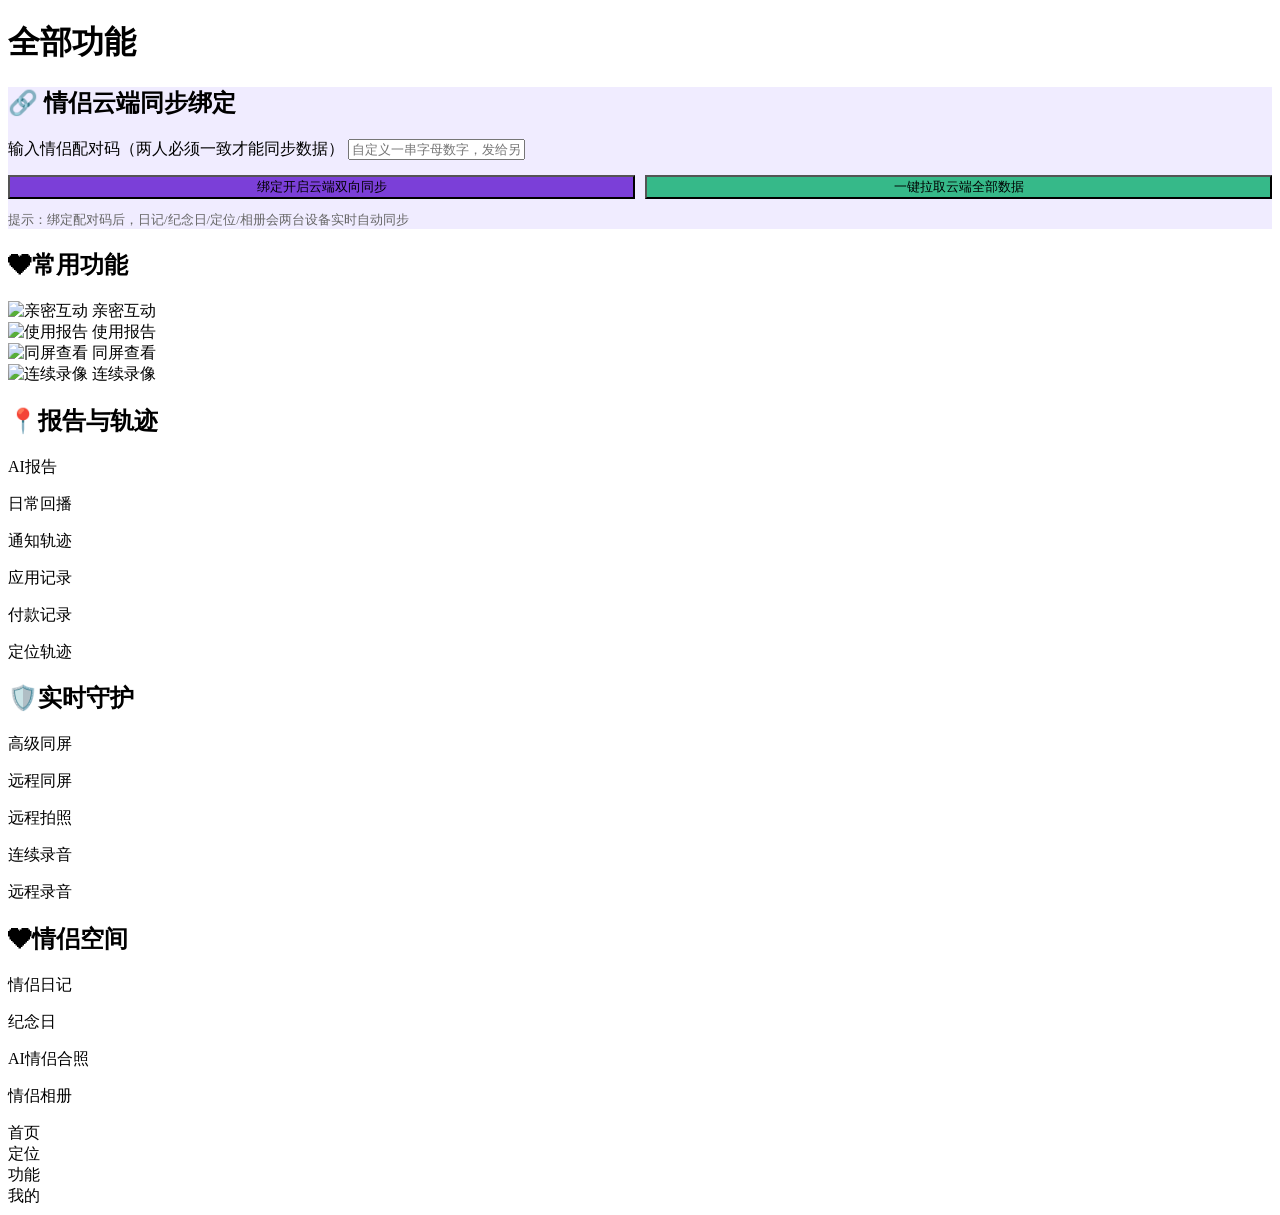
==== index.html @ 2b02cc90 "Add initial HTML structure for the application" ====
<!DOCTYPE html>
<html lang="zh-CN">
<head>
    <meta charset="UTF-8">
    <meta name="viewport" content="width=device-width, initial-scale=1.0">
    <title>情侣双向守护 | 异地陪伴工具</title>
    <link rel="stylesheet" href="./css/style.css">
</head>
<body>
<div class="page-wrap">
    <h1 class="page-title">全部功能</h1>
    <div class="heart-decor"></div>

    <!-- 情侣云端同步绑定模块 -->
    <div class="func-block" style="background:#f0ecff;margin-bottom:20px;">
        <h2 class="block-title purple-title">🔗 情侣云端同步绑定</h2>
        <div class="form-row" style="margin-bottom:15px;">
            <label>输入情侣配对码（两人必须一致才能同步数据）</label>
            <input type="text" id="pairCodeInput" placeholder="自定义一串字母数字，发给另一半填写相同码">
        </div>
        <div style="display:grid;grid-template-columns:1fr 1fr;gap:10px;">
            <button class="submit-btn" id="bindPairBtn" style="background:#7b3fd8;">绑定开启云端双向同步</button>
            <button class="submit-btn" id="syncAllBtn" style="background:#36b989;">一键拉取云端全部数据</button>
        </div>
        <p style="margin-top:12px;font-size:13px;color:#666;">提示：绑定配对码后，日记/纪念日/定位/相册会两台设备实时自动同步</p>
    </div>

    <!-- 常用功能模块 -->
    <section class="func-block">
        <h2 class="block-title">
            <span class="heart-icon">❤</span>常用功能
        </h2>
        <div class="grid-2">
            <div class="func-card pink-card">
                <img src="./img/chat.png" alt="亲密互动">
                <span>亲密互动</span>
            </div>
            <div class="func-card yellow-card">
                <img src="./img/report.png" alt="使用报告">
                <span>使用报告</span>
            </div>
            <div class="func-card purple-card">
                <img src="./img/screen.png" alt="同屏查看">
                <span>同屏查看</span>
            </div>
            <div class="func-card coral-card">
                <img src="./img/camera.png" alt="连续录像">
                <span>连续录像</span>
            </div>
        </div>
    </section>

    <!-- 报告与轨迹 -->
    <section class="func-block">
        <h2 class="block-title blue-title">
            <span class="loc-icon">📍</span>报告与轨迹
        </h2>
        <div class="grid-4">
            <div class="mini-card">
                <div class="icon-box purple-bg"></div>
                <p>AI报告</p>
            </div>
            <div class="mini-card">
                <div class="icon-box green-bg"></div>
                <p>日常回播</p>
            </div>
            <div class="mini-card">
                <div class="icon-box gold-bg"></div>
                <p>通知轨迹</p>
            </div>
            <div class="mini-card">
                <div class="icon-box sky-bg"></div>
                <p>应用记录</p>
            </div>
            <div class="mini-card full-width">
                <div class="icon-box red-bg"></div>
                <p>付款记录</p>
            </div>
            <!-- 新增定位轨迹跳转卡片 -->
            <div class="mini-card jump-link" data-href="location.html">
                <div class="icon-box sky-bg"></div>
                <p>定位轨迹</p>
            </div>
        </div>
    </section>

    <!-- 实时守护 -->
    <section class="func-block">
        <h2 class="block-title green-title">
            <span class="shield-icon">🛡️</span>实时守护
        </h2>
        <div class="grid-4">
            <div class="mini-card">
                <div class="icon-box blue2-bg"></div>
                <p>高级同屏</p>
            </div>
            <!-- 新增远程同屏WebRTC跳转卡片 -->
            <div class="mini-card jump-link" data-href="webrtc.html">
                <div class="icon-box blue2-bg"></div>
                <p>远程同屏</p>
            </div>
            <div class="mini-card">
                <div class="icon-box green2-bg"></div>
                <p>远程拍照</p>
            </div>
            <div class="mini-card">
                <div class="icon-box purple2-bg"></div>
                <p>连续录音</p>
            </div>
            <div class="mini-card">
                <div class="icon-box orange-bg"></div>
                <p>远程录音</p>
            </div>
        </div>
    </section>

    <!-- 情侣空间 -->
    <section class="func-block">
        <h2 class="block-title pink-title">
            <span class="heart-icon">❤</span>情侣空间
        </h2>
        <div class="grid-4">
            <div class="mini-card jump-link" data-href="diary.html">
                <div class="icon-box diary-bg"></div>
                <p>情侣日记</p>
            </div>
            <div class="mini-card jump-link" data-href="memory.html">
                <div class="icon-box cal-bg"></div>
                <p>纪念日</p>
            </div>
            <div class="mini-card jump-link" data-href="album.html">
                <div class="icon-box ai-bg"></div>
                <p>AI情侣合照</p>
            </div>
            <div class="mini-card jump-link" data-href="album.html">
                <div class="icon-box pic-bg"></div>
                <p>情侣相册</p>
            </div>
        </div>
    </section>

    <!-- 底部导航栏 -->
    <nav class="bottom-nav">
        <div class="nav-item active">
            <div class="nav-icon home-icon"></div>
            <span>首页</span>
        </div>
        <div class="nav-item">
            <div class="nav-icon loc-nav-icon"></div>
            <span>定位</span>
        </div>
        <div class="nav-item">
            <div class="nav-icon func-nav-icon"></div>
            <span>功能</span>
        </div>
        <div class="nav-item">
            <div class="nav-icon mine-nav-icon"></div>
            <span>我的</span>
        </div>
    </nav>
</div>

<script type="module" src="./js/main.js"></script>
</body>
</html>
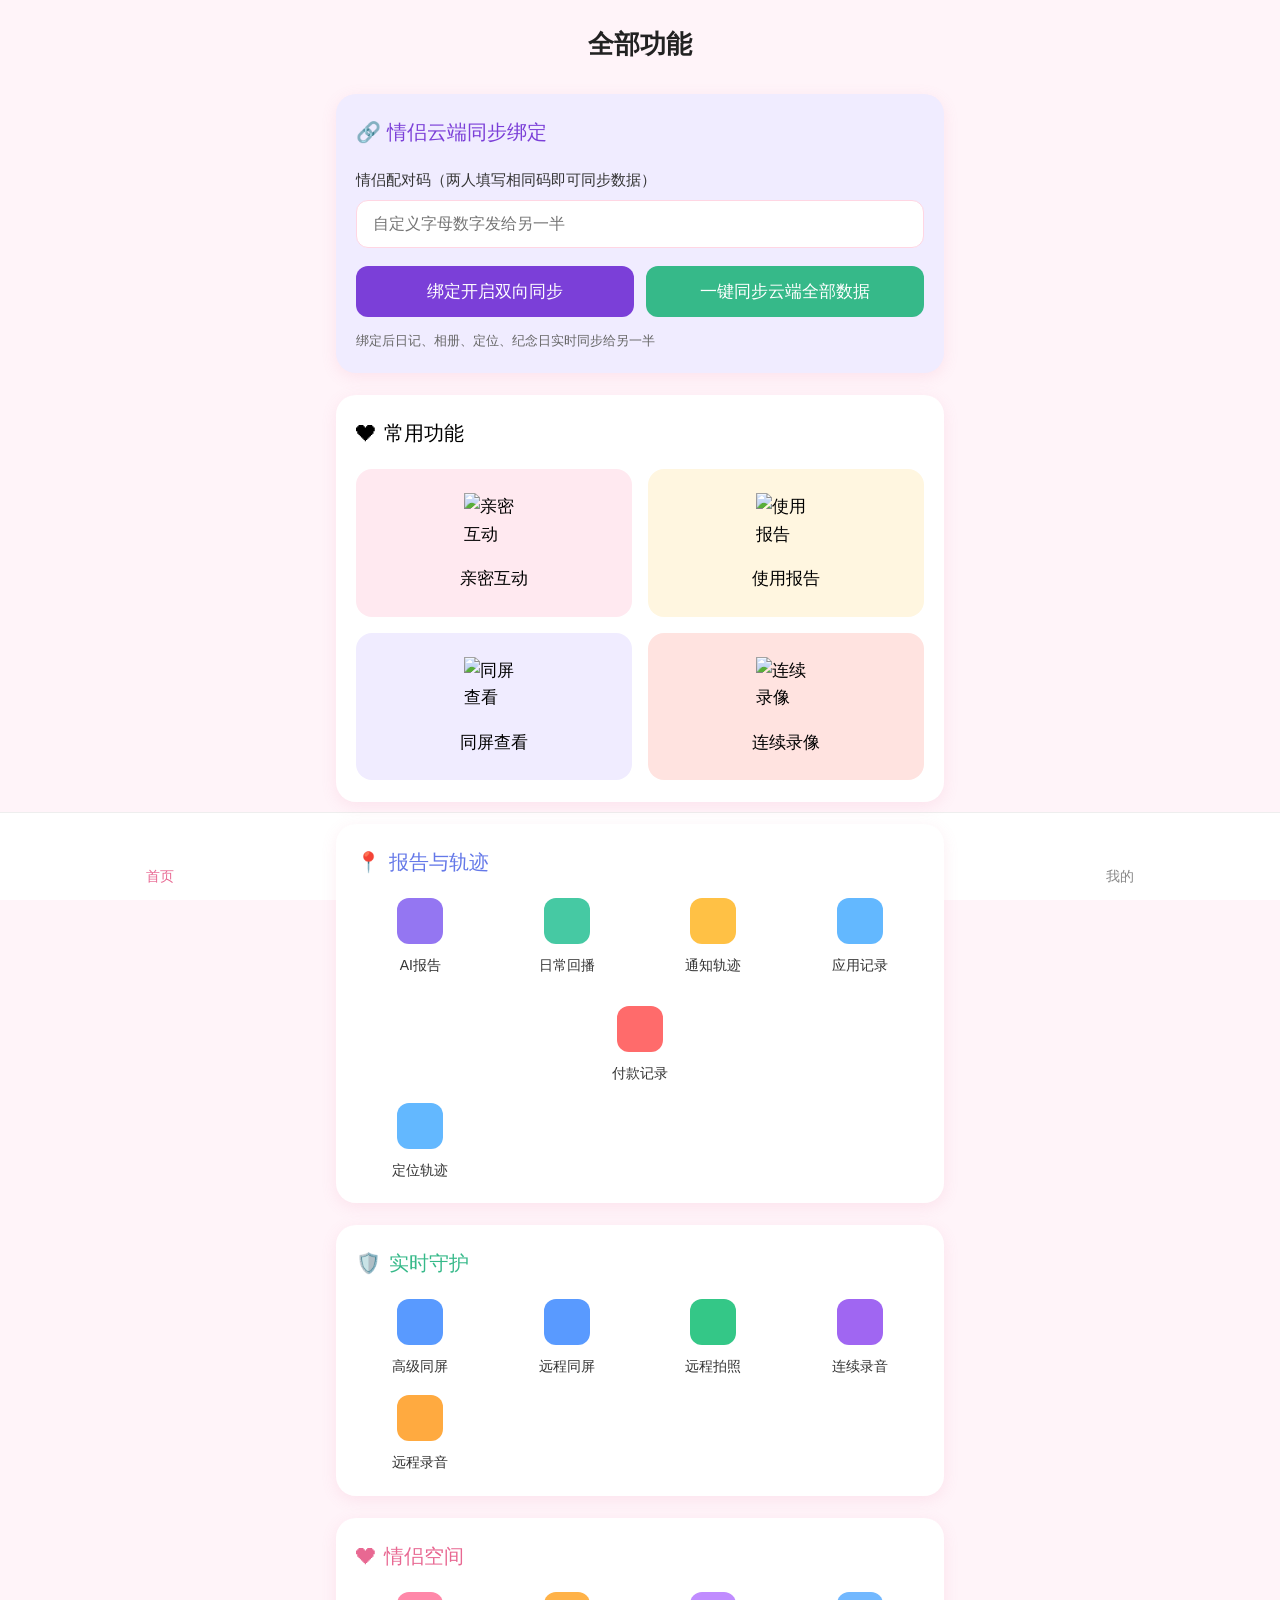
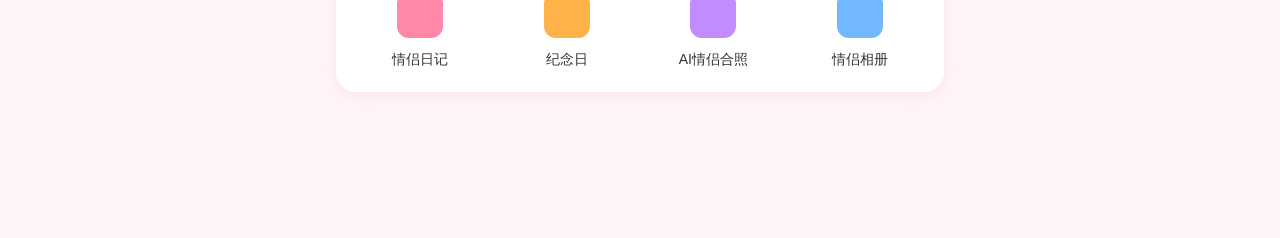
==== commit e4944e8e: "Update index.html" ====
--- a/index.html
+++ b/index.html
@@ -1,163 +1,163 @@
 <!DOCTYPE html>
 <html lang="zh-CN">
 <head>
-    <meta charset="UTF-8">
-    <meta name="viewport" content="width=device-width, initial-scale=1.0">
-    <title>情侣双向守护 | 异地陪伴工具</title>
-    <link rel="stylesheet" href="./css/style.css">
+  <meta charset="UTF-8">
+  <meta name="viewport" content="width=device-width, initial-scale=1.0">
+  <title>情侣双向守护 | 异地陪伴工具</title>
+  <link rel="stylesheet" href="./css/style.css">
 </head>
 <body>
 <div class="page-wrap">
-    <h1 class="page-title">全部功能</h1>
-    <div class="heart-decor"></div>
+  <h1 class="page-title">全部功能</h1>
+  <div class="heart-decor"></div>
 
-    <!-- 情侣云端同步绑定模块 -->
-    <div class="func-block" style="background:#f0ecff;margin-bottom:20px;">
-        <h2 class="block-title purple-title">🔗 情侣云端同步绑定</h2>
-        <div class="form-row" style="margin-bottom:15px;">
-            <label>输入情侣配对码（两人必须一致才能同步数据）</label>
-            <input type="text" id="pairCodeInput" placeholder="自定义一串字母数字，发给另一半填写相同码">
-        </div>
-        <div style="display:grid;grid-template-columns:1fr 1fr;gap:10px;">
-            <button class="submit-btn" id="bindPairBtn" style="background:#7b3fd8;">绑定开启云端双向同步</button>
-            <button class="submit-btn" id="syncAllBtn" style="background:#36b989;">一键拉取云端全部数据</button>
-        </div>
-        <p style="margin-top:12px;font-size:13px;color:#666;">提示：绑定配对码后，日记/纪念日/定位/相册会两台设备实时自动同步</p>
+  <!-- 云端同步绑定模块 -->
+  <div class="func-block" style="background:#f0ecff;">
+    <h2 class="block-title purple-title">🔗 情侣云端同步绑定</h2>
+    <div class="form-row">
+      <label>情侣配对码（两人填写相同码即可同步数据）</label>
+      <input type="text" id="pairCodeInput" placeholder="自定义字母数字发给另一半">
     </div>
+    <div style="display:grid;grid-template-columns:1fr 1fr;gap:12px;">
+      <button class="submit-btn" id="bindPairBtn" style="background:#7b3fd8;">绑定开启双向同步</button>
+      <button class="submit-btn" id="syncAllBtn" style="background:#36b989;">一键同步云端全部数据</button>
+    </div>
+    <p style="margin-top:14px;font-size:13px;color:#666;">绑定后日记、相册、定位、纪念日实时同步给另一半</p>
+  </div>
 
-    <!-- 常用功能模块 -->
-    <section class="func-block">
-        <h2 class="block-title">
-            <span class="heart-icon">❤</span>常用功能
-        </h2>
-        <div class="grid-2">
-            <div class="func-card pink-card">
-                <img src="./img/chat.png" alt="亲密互动">
-                <span>亲密互动</span>
-            </div>
-            <div class="func-card yellow-card">
-                <img src="./img/report.png" alt="使用报告">
-                <span>使用报告</span>
-            </div>
-            <div class="func-card purple-card">
-                <img src="./img/screen.png" alt="同屏查看">
-                <span>同屏查看</span>
-            </div>
-            <div class="func-card coral-card">
-                <img src="./img/camera.png" alt="连续录像">
-                <span>连续录像</span>
-            </div>
-        </div>
-    </section>
+  <!-- 常用功能 -->
+  <section class="func-block">
+    <h2 class="block-title">
+      <span class="heart-icon">❤</span>常用功能
+    </h2>
+    <div class="grid-2">
+      <div class="func-card pink-card">
+        <img src="./img/chat.png" alt="亲密互动">
+        <span>亲密互动</span>
+      </div>
+      <div class="func-card yellow-card">
+        <img src="./img/report.png" alt="使用报告">
+        <span>使用报告</span>
+      </div>
+      <div class="func-card purple-card">
+        <img src="./img/screen.png" alt="同屏查看">
+        <span>同屏查看</span>
+      </div>
+      <div class="func-card coral-card">
+        <img src="./img/camera.png" alt="连续录像">
+        <span>连续录像</span>
+      </div>
+    </div>
+  </section>
 
-    <!-- 报告与轨迹 -->
-    <section class="func-block">
-        <h2 class="block-title blue-title">
-            <span class="loc-icon">📍</span>报告与轨迹
-        </h2>
-        <div class="grid-4">
-            <div class="mini-card">
-                <div class="icon-box purple-bg"></div>
-                <p>AI报告</p>
-            </div>
-            <div class="mini-card">
-                <div class="icon-box green-bg"></div>
-                <p>日常回播</p>
-            </div>
-            <div class="mini-card">
-                <div class="icon-box gold-bg"></div>
-                <p>通知轨迹</p>
-            </div>
-            <div class="mini-card">
-                <div class="icon-box sky-bg"></div>
-                <p>应用记录</p>
-            </div>
-            <div class="mini-card full-width">
-                <div class="icon-box red-bg"></div>
-                <p>付款记录</p>
-            </div>
-            <!-- 新增定位轨迹跳转卡片 -->
-            <div class="mini-card jump-link" data-href="location.html">
-                <div class="icon-box sky-bg"></div>
-                <p>定位轨迹</p>
-            </div>
-        </div>
-    </section>
+  <!-- 报告与轨迹 -->
+  <section class="func-block">
+    <h2 class="block-title blue-title">
+      <span class="loc-icon">📍</span>报告与轨迹
+    </h2>
+    <div class="grid-4">
+      <div class="mini-card">
+        <div class="icon-box purple-bg"></div>
+        <p>AI报告</p>
+      </div>
+      <div class="mini-card">
+        <div class="icon-box green-bg"></div>
+        <p>日常回播</p>
+      </div>
+      <div class="mini-card">
+        <div class="icon-box gold-bg"></div>
+        <p>通知轨迹</p>
+      </div>
+      <div class="mini-card">
+        <div class="icon-box sky-bg"></div>
+        <p>应用记录</p>
+      </div>
+      <div class="mini-card full-width">
+        <div class="icon-box red-bg"></div>
+        <p>付款记录</p>
+      </div>
+      <!-- 定位轨迹跳转 -->
+      <div class="mini-card jump-link" data-href="location.html">
+        <div class="icon-box sky-bg"></div>
+        <p>定位轨迹</p>
+      </div>
+    </div>
+  </section>
 
-    <!-- 实时守护 -->
-    <section class="func-block">
-        <h2 class="block-title green-title">
-            <span class="shield-icon">🛡️</span>实时守护
-        </h2>
-        <div class="grid-4">
-            <div class="mini-card">
-                <div class="icon-box blue2-bg"></div>
-                <p>高级同屏</p>
-            </div>
-            <!-- 新增远程同屏WebRTC跳转卡片 -->
-            <div class="mini-card jump-link" data-href="webrtc.html">
-                <div class="icon-box blue2-bg"></div>
-                <p>远程同屏</p>
-            </div>
-            <div class="mini-card">
-                <div class="icon-box green2-bg"></div>
-                <p>远程拍照</p>
-            </div>
-            <div class="mini-card">
-                <div class="icon-box purple2-bg"></div>
-                <p>连续录音</p>
-            </div>
-            <div class="mini-card">
-                <div class="icon-box orange-bg"></div>
-                <p>远程录音</p>
-            </div>
-        </div>
-    </section>
+  <!-- 实时守护 -->
+  <section class="func-block">
+    <h2 class="block-title green-title">
+      <span class="shield-icon">🛡️</span>实时守护
+    </h2>
+    <div class="grid-4">
+      <div class="mini-card">
+        <div class="icon-box blue2-bg"></div>
+        <p>高级同屏</p>
+      </div>
+      <!-- 远程同屏跳转 -->
+      <div class="mini-card jump-link" data-href="webrtc.html">
+        <div class="icon-box blue2-bg"></div>
+        <p>远程同屏</p>
+      </div>
+      <div class="mini-card">
+        <div class="icon-box green2-bg"></div>
+        <p>远程拍照</p>
+      </div>
+      <div class="mini-card">
+        <div class="icon-box purple2-bg"></div>
+        <p>连续录音</p>
+      </div>
+      <div class="mini-card">
+        <div class="icon-box orange-bg"></div>
+        <p>远程录音</p>
+      </div>
+    </div>
+  </section>
 
-    <!-- 情侣空间 -->
-    <section class="func-block">
-        <h2 class="block-title pink-title">
-            <span class="heart-icon">❤</span>情侣空间
-        </h2>
-        <div class="grid-4">
-            <div class="mini-card jump-link" data-href="diary.html">
-                <div class="icon-box diary-bg"></div>
-                <p>情侣日记</p>
-            </div>
-            <div class="mini-card jump-link" data-href="memory.html">
-                <div class="icon-box cal-bg"></div>
-                <p>纪念日</p>
-            </div>
-            <div class="mini-card jump-link" data-href="album.html">
-                <div class="icon-box ai-bg"></div>
-                <p>AI情侣合照</p>
-            </div>
-            <div class="mini-card jump-link" data-href="album.html">
-                <div class="icon-box pic-bg"></div>
-                <p>情侣相册</p>
-            </div>
-        </div>
-    </section>
+  <!-- 情侣空间 -->
+  <section class="func-block">
+    <h2 class="block-title pink-title">
+      <span class="heart-icon">❤</span>情侣空间
+    </h2>
+    <div class="grid-4">
+      <div class="mini-card jump-link" data-href="diary.html">
+        <div class="icon-box diary-bg"></div>
+        <p>情侣日记</p>
+      </div>
+      <div class="mini-card jump-link" data-href="memory.html">
+        <div class="icon-box cal-bg"></div>
+        <p>纪念日</p>
+      </div>
+      <div class="mini-card jump-link" data-href="album.html">
+        <div class="icon-box ai-bg"></div>
+        <p>AI情侣合照</p>
+      </div>
+      <div class="mini-card jump-link" data-href="album.html">
+        <div class="icon-box pic-bg"></div>
+        <p>情侣相册</p>
+      </div>
+    </div>
+  </section>
 
-    <!-- 底部导航栏 -->
-    <nav class="bottom-nav">
-        <div class="nav-item active">
-            <div class="nav-icon home-icon"></div>
-            <span>首页</span>
-        </div>
-        <div class="nav-item">
-            <div class="nav-icon loc-nav-icon"></div>
-            <span>定位</span>
-        </div>
-        <div class="nav-item">
-            <div class="nav-icon func-nav-icon"></div>
-            <span>功能</span>
-        </div>
-        <div class="nav-item">
-            <div class="nav-icon mine-nav-icon"></div>
-            <span>我的</span>
-        </div>
-    </nav>
+  <!-- 底部导航 -->
+  <nav class="bottom-nav">
+    <div class="nav-item active">
+      <div class="nav-icon home-icon"></div>
+      <span>首页</span>
+    </div>
+    <div class="nav-item">
+      <div class="nav-icon loc-nav-icon"></div>
+      <span>定位</span>
+    </div>
+    <div class="nav-item">
+      <div class="nav-icon func-nav-icon"></div>
+      <span>功能</span>
+    </div>
+    <div class="nav-item">
+      <div class="nav-icon mine-nav-icon"></div>
+      <span>我的</span>
+    </div>
+  </nav>
 </div>
 
 <script type="module" src="./js/main.js"></script>
--- a/css/style.css
+++ b/css/style.css
@@ -0,0 +1,220 @@
+/* 全局统一重置 标准化间距尺寸 解决页面不整齐问题 */
+* {
+  margin: 0;
+  padding: 0;
+  box-sizing: border-box;
+  font-family: "PingFang SC", "Microsoft YaHei", sans-serif;
+}
+
+body {
+  background-color: #fff4f9;
+  padding-bottom: 100px;
+  line-height: 1.6;
+}
+
+/* 页面容器 居中固定宽度 统一边距 */
+.page-wrap {
+  max-width: 640px;
+  margin: 0 auto;
+  padding: 24px 16px;
+  position: relative;
+}
+
+/* 页面大标题统一样式 */
+.page-title {
+  text-align: center;
+  font-size: 26px;
+  color: #222222;
+  margin-bottom: 28px;
+  font-weight: 600;
+}
+
+/* 爱心装饰弱化 不遮挡内容 */
+.heart-decor {
+  position: absolute;
+  top: 8px;
+  right: 4px;
+  width: 100px;
+  height: 100px;
+  background: url("./img/big-heart.png") no-repeat center;
+  background-size: contain;
+  opacity: 0.6;
+  z-index: 0;
+  pointer-events: none;
+}
+
+/* 功能模块卡片 统一尺寸阴影圆角 */
+.func-block {
+  background: #ffffff;
+  border-radius: 20px;
+  padding: 22px 20px;
+  margin-bottom: 22px;
+  box-shadow: 0 4px 16px rgba(232, 104, 146, 0.12);
+  position: relative;
+  z-index: 1;
+}
+
+/* 模块标题统一 */
+.block-title {
+  font-size: 20px;
+  margin-bottom: 20px;
+  display: flex;
+  align-items: center;
+  gap: 8px;
+  font-weight: 500;
+}
+.pink-title { color: #e86892; }
+.blue-title { color: #6478e8; }
+.green-title { color: #36b989; }
+.purple-title { color: #7b3fd8; }
+
+/* 2列网格（常用功能）严格等宽对齐 */
+.grid-2 {
+  display: grid;
+  grid-template-columns: 1fr 1fr;
+  gap: 16px;
+}
+.func-card {
+  padding: 24px 12px;
+  border-radius: 16px;
+  display: flex;
+  flex-direction: column;
+  align-items: center;
+  gap: 12px;
+  font-size: 17px;
+  font-weight: 500;
+}
+.pink-card { background: #ffe9f0; }
+.yellow-card { background: #fff6e0; }
+.purple-card { background: #f0ecff; }
+.coral-card { background: #ffe3e0; }
+.func-card img {
+  width: 60px;
+  height: 60px;
+  object-fit: contain;
+}
+
+/* 4列小图标网格 完全对齐 */
+.grid-4 {
+  display: grid;
+  grid-template-columns: repeat(4, 1fr);
+  gap: 18px;
+}
+.mini-card {
+  display: flex;
+  flex-direction: column;
+  align-items: center;
+  gap: 10px;
+  cursor: pointer;
+  transition: transform 0.15s ease;
+}
+.mini-card:active {
+  transform: scale(0.94);
+}
+.mini-card.full-width {
+  grid-column: 1 / -1;
+  margin-top: 12px;
+}
+.icon-box {
+  width: 46px;
+  height: 46px;
+  border-radius: 12px;
+}
+.mini-card p {
+  font-size: 14px;
+  color: #333;
+  text-align: center;
+}
+
+/* 图标背景色统一规范 */
+.purple-bg { background: #9476f2; }
+.green-bg { background: #46c9a3; }
+.gold-bg { background: #ffc145; }
+.sky-bg { background: #63b8ff; }
+.red-bg { background: #ff6b6b; }
+.blue2-bg { background: #599aff; }
+.green2-bg { background: #34c787; }
+.purple2-bg { background: #a066f2; }
+.orange-bg { background: #ffaa40; }
+.diary-bg { background: #ff88a9; }
+.cal-bg { background: #ffb248; }
+.ai-bg { background: #c08cff; }
+.pic-bg { background: #72b8ff; }
+
+/* 表单输入框通用样式 统一圆角内边距 */
+input, textarea, select {
+  width: 100%;
+  padding: 14px 16px;
+  border: 1px solid #ffd6e3;
+  border-radius: 12px;
+  font-size: 16px;
+  outline: none;
+  background: #fff;
+}
+textarea {
+  resize: none;
+}
+.form-row {
+  margin-bottom: 18px;
+}
+.form-row label {
+  display: block;
+  margin-bottom: 8px;
+  color: #333;
+  font-weight: 500;
+  font-size: 15px;
+}
+
+/* 按钮全局统一样式 无错位 */
+.btn, .submit-btn, .loc-btn, .upload-btn, .rtc-btn {
+  width: 100%;
+  padding: 14px;
+  border: none;
+  border-radius: 12px;
+  font-size: 17px;
+  color: #fff;
+  cursor: pointer;
+  transition: opacity 0.2s ease;
+}
+.btn:active, .submit-btn:active, .loc-btn:active {
+  opacity: 0.85;
+}
+
+/* 底部导航栏固定底部 均分宽度 */
+.bottom-nav {
+  position: fixed;
+  bottom: 0;
+  left: 0;
+  width: 100%;
+  height: 88px;
+  background: #ffffff;
+  display: flex;
+  padding: 10px 0;
+  border-top: 1px solid #eeeeee;
+}
+.nav-item {
+  flex: 1;
+  display: flex;
+  flex-direction: column;
+  align-items: center;
+  justify-content: center;
+  gap: 6px;
+  font-size: 14px;
+  color: #888888;
+}
+.nav-item.active {
+  color: #e86892;
+}
+.nav-icon {
+  width: 34px;
+  height: 34px;
+}
+
+/* 列表条目卡片统一 */
+.diary-item, .memory-item, .record-item {
+  background: #ffffff;
+  padding: 20px;
+  border-radius: 14px;
+  margin-bottom: 14px;
+  box-shadow: 0 2px 8px rgba(0,0,0,0.05);
+}
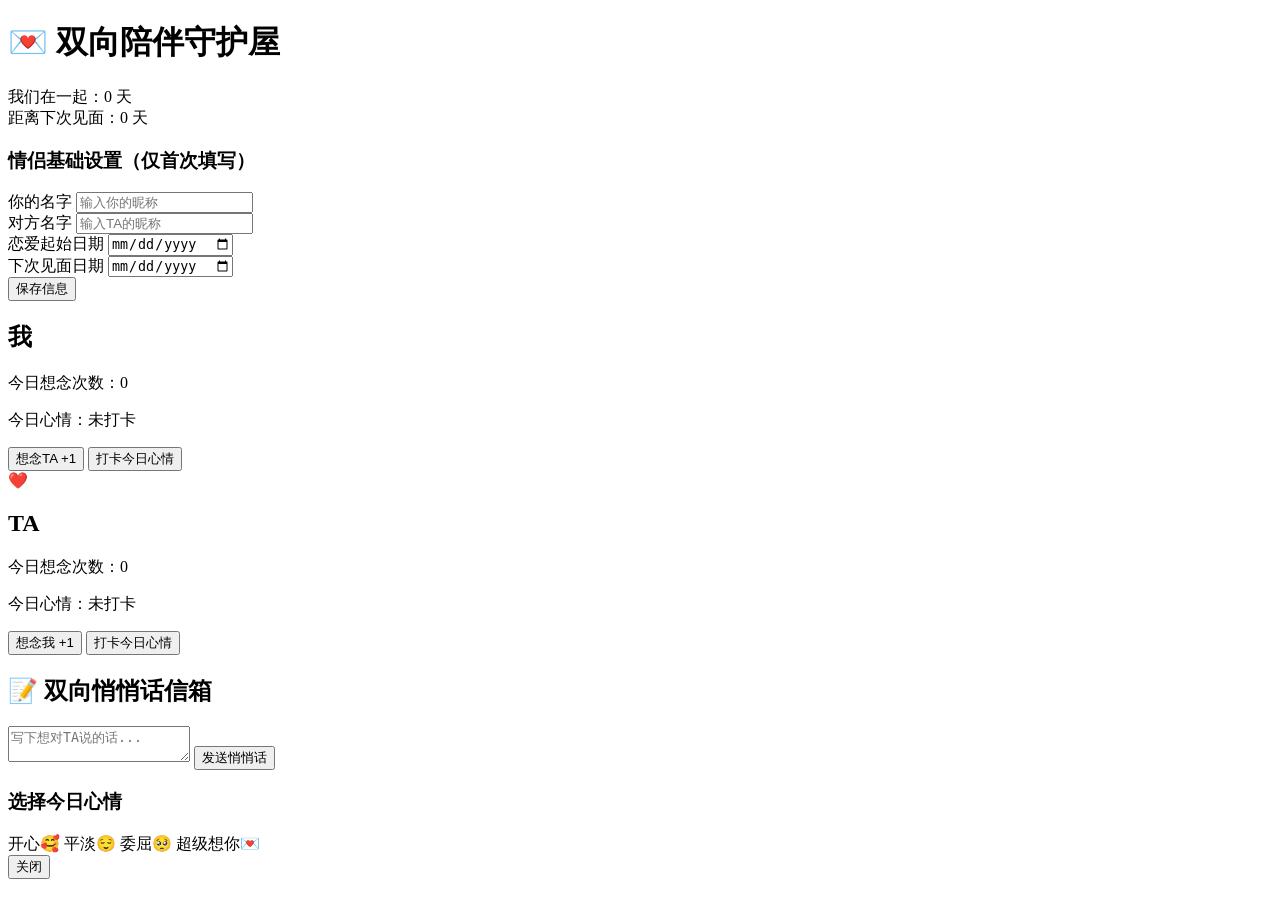
==== commit 50cba05f: "Create index.html" ====
--- a/index.html
+++ b/index.html
@@ -1,165 +1,92 @@
 <!DOCTYPE html>
 <html lang="zh-CN">
 <head>
-  <meta charset="UTF-8">
-  <meta name="viewport" content="width=device-width, initial-scale=1.0">
-  <title>情侣双向守护 | 异地陪伴工具</title>
-  <link rel="stylesheet" href="./css/style.css">
+    <meta charset="UTF-8">
+    <meta name="viewport" content="width=device-width, initial-scale=1.0">
+    <title>双向守护 | 异地情侣陪伴小屋</title>
+    <link rel="stylesheet" href="./css/style.css">
 </head>
 <body>
-<div class="page-wrap">
-  <h1 class="page-title">全部功能</h1>
-  <div class="heart-decor"></div>
+    <div class="container">
+        <!-- 头部情侣信息 -->
+        <header class="couple-header">
+            <h1>💌 双向陪伴守护屋</h1>
+            <div class="love-day">
+                我们在一起：<span id="loveDays">0</span> 天
+            </div>
+            <div class="meet-count">
+                距离下次见面：<span id="meetDay">0</span> 天
+            </div>
+        </header>
 
-  <!-- 云端同步绑定模块 -->
-  <div class="func-block" style="background:#f0ecff;">
-    <h2 class="block-title purple-title">🔗 情侣云端同步绑定</h2>
-    <div class="form-row">
-      <label>情侣配对码（两人填写相同码即可同步数据）</label>
-      <input type="text" id="pairCodeInput" placeholder="自定义字母数字发给另一半">
+        <!-- 基础信息设置弹窗 -->
+        <div class="set-modal" id="setModal">
+            <div class="modal-box">
+                <h3>情侣基础设置（仅首次填写）</h3>
+                <div class="input-item">
+                    <label>你的名字</label>
+                    <input type="text" id="nameA" placeholder="输入你的昵称">
+                </div>
+                <div class="input-item">
+                    <label>对方名字</label>
+                    <input type="text" id="nameB" placeholder="输入TA的昵称">
+                </div>
+                <div class="input-item">
+                    <label>恋爱起始日期</label>
+                    <input type="date" id="startLove">
+                </div>
+                <div class="input-item">
+                    <label>下次见面日期</label>
+                    <input type="date" id="meetDate">
+                </div>
+                <button class="save-btn" id="saveSet">保存信息</button>
+            </div>
+        </div>
+
+        <!-- 双人状态区域 -->
+        <section class="status-box">
+            <div class="person-card" id="cardA">
+                <h2 id="showNameA">我</h2>
+                <p>今日想念次数：<span class="miss-num" id="missA">0</span></p>
+                <p>今日心情：<span id="moodA">未打卡</span></p>
+                <button class="miss-btn" data-user="A">想念TA +1</button>
+                <button class="mood-btn" data-user="A">打卡今日心情</button>
+            </div>
+            <div class="heart-icon">❤️</div>
+            <div class="person-card" id="cardB">
+                <h2 id="showNameB">TA</h2>
+                <p>今日想念次数：<span class="miss-num" id="missB">0</span></p>
+                <p>今日心情：<span id="moodB">未打卡</span></p>
+                <button class="miss-btn" data-user="B">想念我 +1</button>
+                <button class="mood-btn" data-user="B">打卡今日心情</button>
+            </div>
+        </section>
+
+        <!-- 悄悄话留言板 -->
+        <section class="message-box">
+            <h2>📝 双向悄悄话信箱</h2>
+            <div class="send-area">
+                <textarea id="msgInput" placeholder="写下想对TA说的话..."></textarea>
+                <button id="sendMsg">发送悄悄话</button>
+            </div>
+            <div class="msg-list" id="msgList"></div>
+        </section>
     </div>
-    <div style="display:grid;grid-template-columns:1fr 1fr;gap:12px;">
-      <button class="submit-btn" id="bindPairBtn" style="background:#7b3fd8;">绑定开启双向同步</button>
-      <button class="submit-btn" id="syncAllBtn" style="background:#36b989;">一键同步云端全部数据</button>
+
+    <!-- 心情选择弹窗 -->
+    <div class="mood-modal" id="moodModal">
+        <div class="modal-box">
+            <h3>选择今日心情</h3>
+            <div class="mood-select">
+                <span class="mood-item" data-val="开心🥰">开心🥰</span>
+                <span class="mood-item" data-val="平淡😌">平淡😌</span>
+                <span class="mood-item" data-val="委屈🥺">委屈🥺</span>
+                <span class="mood-item" data-val="想你💌">超级想你💌</span>
+            </div>
+            <button class="close-modal">关闭</button>
+        </div>
     </div>
-    <p style="margin-top:14px;font-size:13px;color:#666;">绑定后日记、相册、定位、纪念日实时同步给另一半</p>
-  </div>
 
-  <!-- 常用功能 -->
-  <section class="func-block">
-    <h2 class="block-title">
-      <span class="heart-icon">❤</span>常用功能
-    </h2>
-    <div class="grid-2">
-      <div class="func-card pink-card">
-        <img src="./img/chat.png" alt="亲密互动">
-        <span>亲密互动</span>
-      </div>
-      <div class="func-card yellow-card">
-        <img src="./img/report.png" alt="使用报告">
-        <span>使用报告</span>
-      </div>
-      <div class="func-card purple-card">
-        <img src="./img/screen.png" alt="同屏查看">
-        <span>同屏查看</span>
-      </div>
-      <div class="func-card coral-card">
-        <img src="./img/camera.png" alt="连续录像">
-        <span>连续录像</span>
-      </div>
-    </div>
-  </section>
-
-  <!-- 报告与轨迹 -->
-  <section class="func-block">
-    <h2 class="block-title blue-title">
-      <span class="loc-icon">📍</span>报告与轨迹
-    </h2>
-    <div class="grid-4">
-      <div class="mini-card">
-        <div class="icon-box purple-bg"></div>
-        <p>AI报告</p>
-      </div>
-      <div class="mini-card">
-        <div class="icon-box green-bg"></div>
-        <p>日常回播</p>
-      </div>
-      <div class="mini-card">
-        <div class="icon-box gold-bg"></div>
-        <p>通知轨迹</p>
-      </div>
-      <div class="mini-card">
-        <div class="icon-box sky-bg"></div>
-        <p>应用记录</p>
-      </div>
-      <div class="mini-card full-width">
-        <div class="icon-box red-bg"></div>
-        <p>付款记录</p>
-      </div>
-      <!-- 定位轨迹跳转 -->
-      <div class="mini-card jump-link" data-href="location.html">
-        <div class="icon-box sky-bg"></div>
-        <p>定位轨迹</p>
-      </div>
-    </div>
-  </section>
-
-  <!-- 实时守护 -->
-  <section class="func-block">
-    <h2 class="block-title green-title">
-      <span class="shield-icon">🛡️</span>实时守护
-    </h2>
-    <div class="grid-4">
-      <div class="mini-card">
-        <div class="icon-box blue2-bg"></div>
-        <p>高级同屏</p>
-      </div>
-      <!-- 远程同屏跳转 -->
-      <div class="mini-card jump-link" data-href="webrtc.html">
-        <div class="icon-box blue2-bg"></div>
-        <p>远程同屏</p>
-      </div>
-      <div class="mini-card">
-        <div class="icon-box green2-bg"></div>
-        <p>远程拍照</p>
-      </div>
-      <div class="mini-card">
-        <div class="icon-box purple2-bg"></div>
-        <p>连续录音</p>
-      </div>
-      <div class="mini-card">
-        <div class="icon-box orange-bg"></div>
-        <p>远程录音</p>
-      </div>
-    </div>
-  </section>
-
-  <!-- 情侣空间 -->
-  <section class="func-block">
-    <h2 class="block-title pink-title">
-      <span class="heart-icon">❤</span>情侣空间
-    </h2>
-    <div class="grid-4">
-      <div class="mini-card jump-link" data-href="diary.html">
-        <div class="icon-box diary-bg"></div>
-        <p>情侣日记</p>
-      </div>
-      <div class="mini-card jump-link" data-href="memory.html">
-        <div class="icon-box cal-bg"></div>
-        <p>纪念日</p>
-      </div>
-      <div class="mini-card jump-link" data-href="album.html">
-        <div class="icon-box ai-bg"></div>
-        <p>AI情侣合照</p>
-      </div>
-      <div class="mini-card jump-link" data-href="album.html">
-        <div class="icon-box pic-bg"></div>
-        <p>情侣相册</p>
-      </div>
-    </div>
-  </section>
-
-  <!-- 底部导航 -->
-  <nav class="bottom-nav">
-    <div class="nav-item active">
-      <div class="nav-icon home-icon"></div>
-      <span>首页</span>
-    </div>
-    <div class="nav-item">
-      <div class="nav-icon loc-nav-icon"></div>
-      <span>定位</span>
-    </div>
-    <div class="nav-item">
-      <div class="nav-icon func-nav-icon"></div>
-      <span>功能</span>
-    </div>
-    <div class="nav-item">
-      <div class="nav-icon mine-nav-icon"></div>
-      <span>我的</span>
-    </div>
-  </nav>
-</div>
-
-<script type="module" src="./js/main.js"></script>
+    <script src="./js/main.js"></script>
 </body>
 </html>
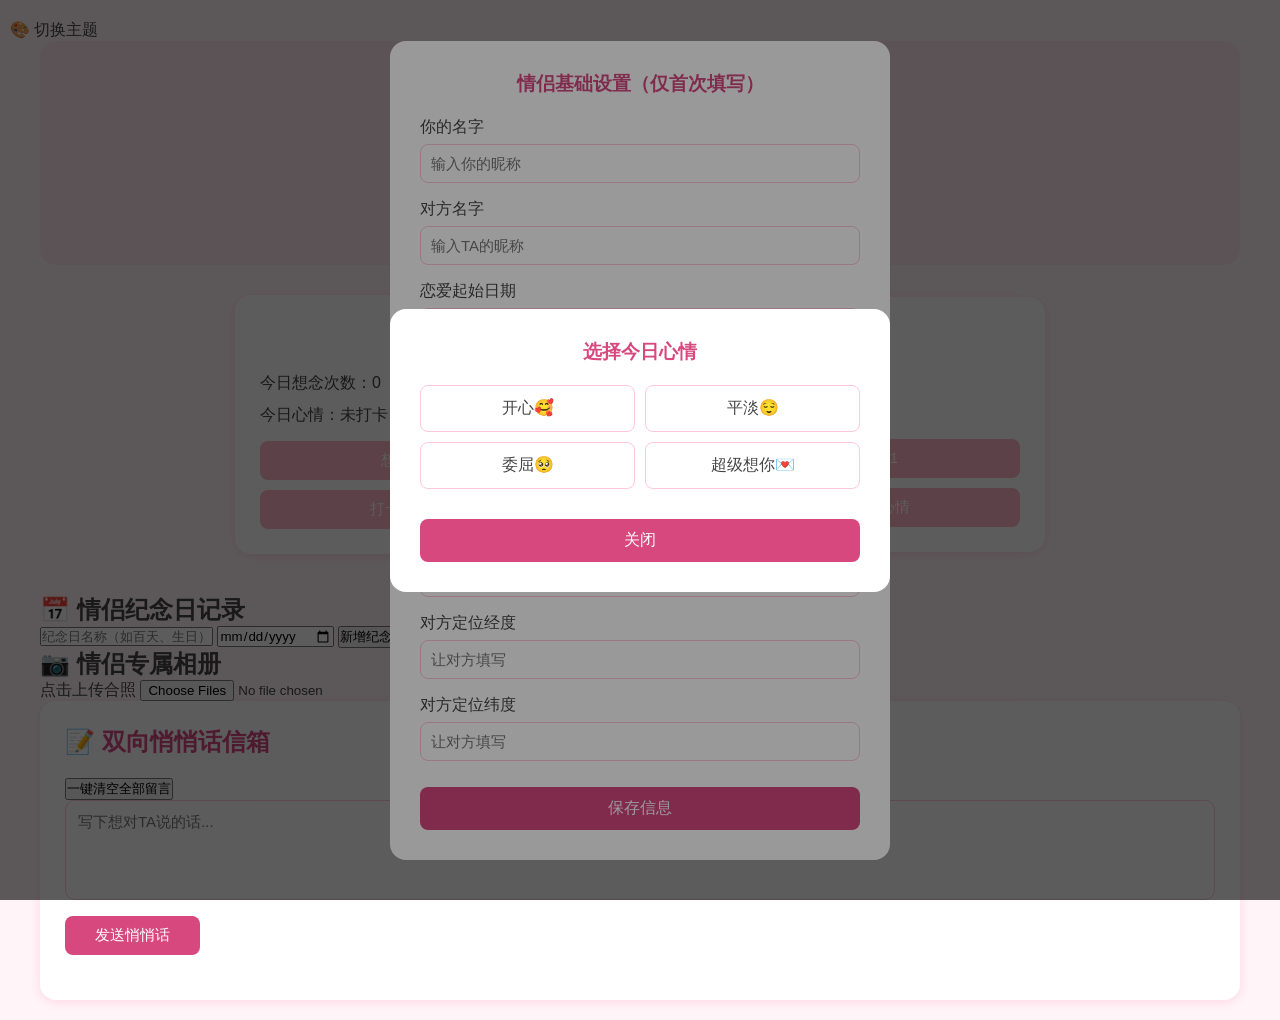
==== commit 91ab2528: "Update index.html" ====
--- a/index.html
+++ b/index.html
@@ -6,16 +6,39 @@
     <title>双向守护 | 异地情侣陪伴小屋</title>
     <link rel="stylesheet" href="./css/style.css">
 </head>
-<body>
+<body class="skin-pink">
+    <!-- 皮肤切换悬浮按钮 -->
+    <div class="skin-switch-btn" id="skinSwitchBtn">🎨 切换主题</div>
+    <div class="skin-panel hide" id="skinPanel">
+        <h4>选择情侣皮肤</h4>
+        <div class="skin-item" data-skin="skin-pink">温柔粉</div>
+        <div class="skin-item" data-skin="skin-blue">治愈蓝</div>
+        <div class="skin-item" data-skin="skin-purple">梦幻紫</div>
+        <div class="skin-item" data-skin="skin-warm">暖橘色</div>
+        <button class="close-skin">关闭</button>
+    </div>
+
     <div class="container">
         <!-- 头部情侣信息 -->
         <header class="couple-header">
+            <div class="online-status-wrap">
+                <span id="selfOnline">🟢 我在线</span>
+                <span id="partnerOnline">⚪ TA离线</span>
+                <select id="onlineSelect">
+                    <option value="online">在线</option>
+                    <option value="offline">离开</option>
+                </select>
+            </div>
             <h1>💌 双向陪伴守护屋</h1>
             <div class="love-day">
                 我们在一起：<span id="loveDays">0</span> 天
             </div>
             <div class="meet-count">
                 距离下次见面：<span id="meetDay">0</span> 天
+            </div>
+            <div class="distance-box">
+                异地实时距离：<span id="distanceText">未获取定位</span>
+                <button id="getLocationBtn">获取双方定位计算距离</button>
             </div>
         </header>
 
@@ -38,6 +61,23 @@
                 <div class="input-item">
                     <label>下次见面日期</label>
                     <input type="date" id="meetDate">
+                </div>
+                <!-- 定位坐标存储 -->
+                <div class="input-item">
+                    <label>我的定位经度</label>
+                    <input type="text" id="myLng" placeholder="自动获取">
+                </div>
+                <div class="input-item">
+                    <label>我的定位纬度</label>
+                    <input type="text" id="myLat" placeholder="自动获取">
+                </div>
+                <div class="input-item">
+                    <label>对方定位经度</label>
+                    <input type="text" id="taLng" placeholder="让对方填写">
+                </div>
+                <div class="input-item">
+                    <label>对方定位纬度</label>
+                    <input type="text" id="taLat" placeholder="让对方填写">
                 </div>
                 <button class="save-btn" id="saveSet">保存信息</button>
             </div>
@@ -62,9 +102,33 @@
             </div>
         </section>
 
-        <!-- 悄悄话留言板 -->
+        <!-- 多组纪念日模块 -->
+        <section class="anniversary-box">
+            <h2>📅 情侣纪念日记录</h2>
+            <div class="add-anniversary">
+                <input type="text" id="anniName" placeholder="纪念日名称（如百天、生日）">
+                <input type="date" id="anniDate">
+                <button id="addAnniBtn">新增纪念日</button>
+            </div>
+            <div class="anni-list" id="anniList"></div>
+        </section>
+
+        <!-- 情侣相册上传模块 -->
+        <section class="album-box">
+            <h2>📷 情侣专属相册</h2>
+            <div class="upload-area">
+                <label for="imgUpload">点击上传合照</label>
+                <input type="file" id="imgUpload" accept="image/*" multiple>
+            </div>
+            <div class="album-grid" id="albumGrid"></div>
+        </section>
+
+        <!-- 悄悄话留言板（新增删除、清空） -->
         <section class="message-box">
-            <h2>📝 双向悄悄话信箱</h2>
+            <div class="msg-top-bar">
+                <h2>📝 双向悄悄话信箱</h2>
+                <button id="clearAllMsgBtn">一键清空全部留言</button>
+            </div>
             <div class="send-area">
                 <textarea id="msgInput" placeholder="写下想对TA说的话..."></textarea>
                 <button id="sendMsg">发送悄悄话</button>
@@ -86,7 +150,5 @@
             <button class="close-modal">关闭</button>
         </div>
     </div>
-
-    <script src="./js/main.js"></script>
 </body>
 </html>
--- a/css/style.css
+++ b/css/style.css
@@ -0,0 +1,199 @@
+* {
+    margin: 0;
+    padding: 0;
+    box-sizing: border-box;
+    font-family: "Microsoft YaHei", sans-serif;
+}
+body {
+    background: #fff5f8;
+    color: #444;
+    padding: 20px 10px;
+}
+.container {
+    max-width: 1200px;
+    margin: 0 auto;
+}
+/* 头部 */
+.couple-header {
+    text-align: center;
+    padding: 30px 0;
+    background: #ffe6ef;
+    border-radius: 16px;
+    margin-bottom: 30px;
+}
+.couple-header h1 {
+    color: #d6487e;
+    margin-bottom: 15px;
+    font-size: 28px;
+}
+.love-day, .meet-count {
+    font-size: 18px;
+    margin: 8px 0;
+}
+.love-day span, .meet-count span {
+    color: #d6487e;
+    font-weight: bold;
+    font-size: 22px;
+}
+/* 双人状态卡片 */
+.status-box {
+    display: flex;
+    align-items: center;
+    justify-content: center;
+    gap: 20px;
+    flex-wrap: wrap;
+    margin-bottom: 40px;
+}
+.person-card {
+    width: 360px;
+    background: #fff;
+    padding: 25px;
+    border-radius: 16px;
+    box-shadow: 0 2px 12px #ffd6e3;
+}
+.person-card h2 {
+    color: #d6487e;
+    margin-bottom: 15px;
+    text-align: center;
+}
+.person-card p {
+    font-size: 16px;
+    line-height: 2;
+}
+.heart-icon {
+    font-size: 40px;
+}
+.miss-btn, .mood-btn {
+    width: 100%;
+    padding: 10px;
+    margin-top: 10px;
+    border: none;
+    border-radius: 8px;
+    background: #ffb6c8;
+    color: #fff;
+    font-size: 15px;
+    cursor: pointer;
+    transition: 0.2s;
+}
+.miss-btn:hover, .mood-btn:hover {
+    background: #d6487e;
+}
+/* 留言板 */
+.message-box {
+    background: #fff;
+    padding: 25px;
+    border-radius: 16px;
+    box-shadow: 0 2px 12px #ffd6e3;
+}
+.message-box h2 {
+    color: #d6487e;
+    margin-bottom: 20px;
+}
+.send-area textarea {
+    width: 100%;
+    height: 100px;
+    padding: 12px;
+    border: 1px solid #ffc8d9;
+    border-radius: 10px;
+    font-size: 15px;
+    resize: none;
+    margin-bottom: 12px;
+}
+#sendMsg {
+    padding: 10px 30px;
+    background: #d6487e;
+    color: white;
+    border: none;
+    border-radius: 8px;
+    cursor: pointer;
+    font-size: 15px;
+}
+.msg-list {
+    margin-top: 20px;
+    max-height: 350px;
+    overflow-y: auto;
+}
+.msg-item {
+    padding: 12px;
+    background: #fff5f8;
+    border-radius: 10px;
+    margin-bottom: 10px;
+    line-height: 1.6;
+}
+.msg-item .name-tag {
+    color: #d6487e;
+    font-weight: bold;
+}
+/* 弹窗通用 */
+.set-modal, .mood-modal {
+    position: fixed;
+    top: 0;
+    left: 0;
+    width: 100%;
+    height: 100%;
+    background: rgba(0,0,0,0.4);
+    display: flex;
+    align-items: center;
+    justify-content: center;
+    z-index: 999;
+}
+.modal-box {
+    background: white;
+    padding: 30px;
+    border-radius: 16px;
+    width: 90%;
+    max-width: 500px;
+}
+.modal-box h3 {
+    color: #d6487e;
+    margin-bottom: 20px;
+    text-align: center;
+}
+.input-item {
+    margin-bottom: 16px;
+}
+.input-item label {
+    display: block;
+    margin-bottom: 6px;
+    font-weight: 500;
+}
+.input-item input {
+    width: 100%;
+    padding: 10px;
+    border: 1px solid #ffc8d9;
+    border-radius: 8px;
+    font-size: 15px;
+}
+.save-btn, .close-modal {
+    width: 100%;
+    padding: 11px;
+    margin-top: 10px;
+    border: none;
+    border-radius: 8px;
+    background: #d6487e;
+    color: white;
+    font-size: 16px;
+    cursor: pointer;
+}
+.mood-select {
+    display: grid;
+    grid-template-columns: 1fr 1fr;
+    gap: 10px;
+    margin: 20px 0;
+}
+.mood-item {
+    text-align: center;
+    padding: 12px;
+    border: 1px solid #ffc8d9;
+    border-radius: 8px;
+    cursor: pointer;
+    transition: 0.2s;
+}
+.mood-item:hover {
+    background: #ffe6ef;
+    border-color: #d6487e;
+}
+/* 隐藏类 */
+.hide {
+    display: none !important;
+}
